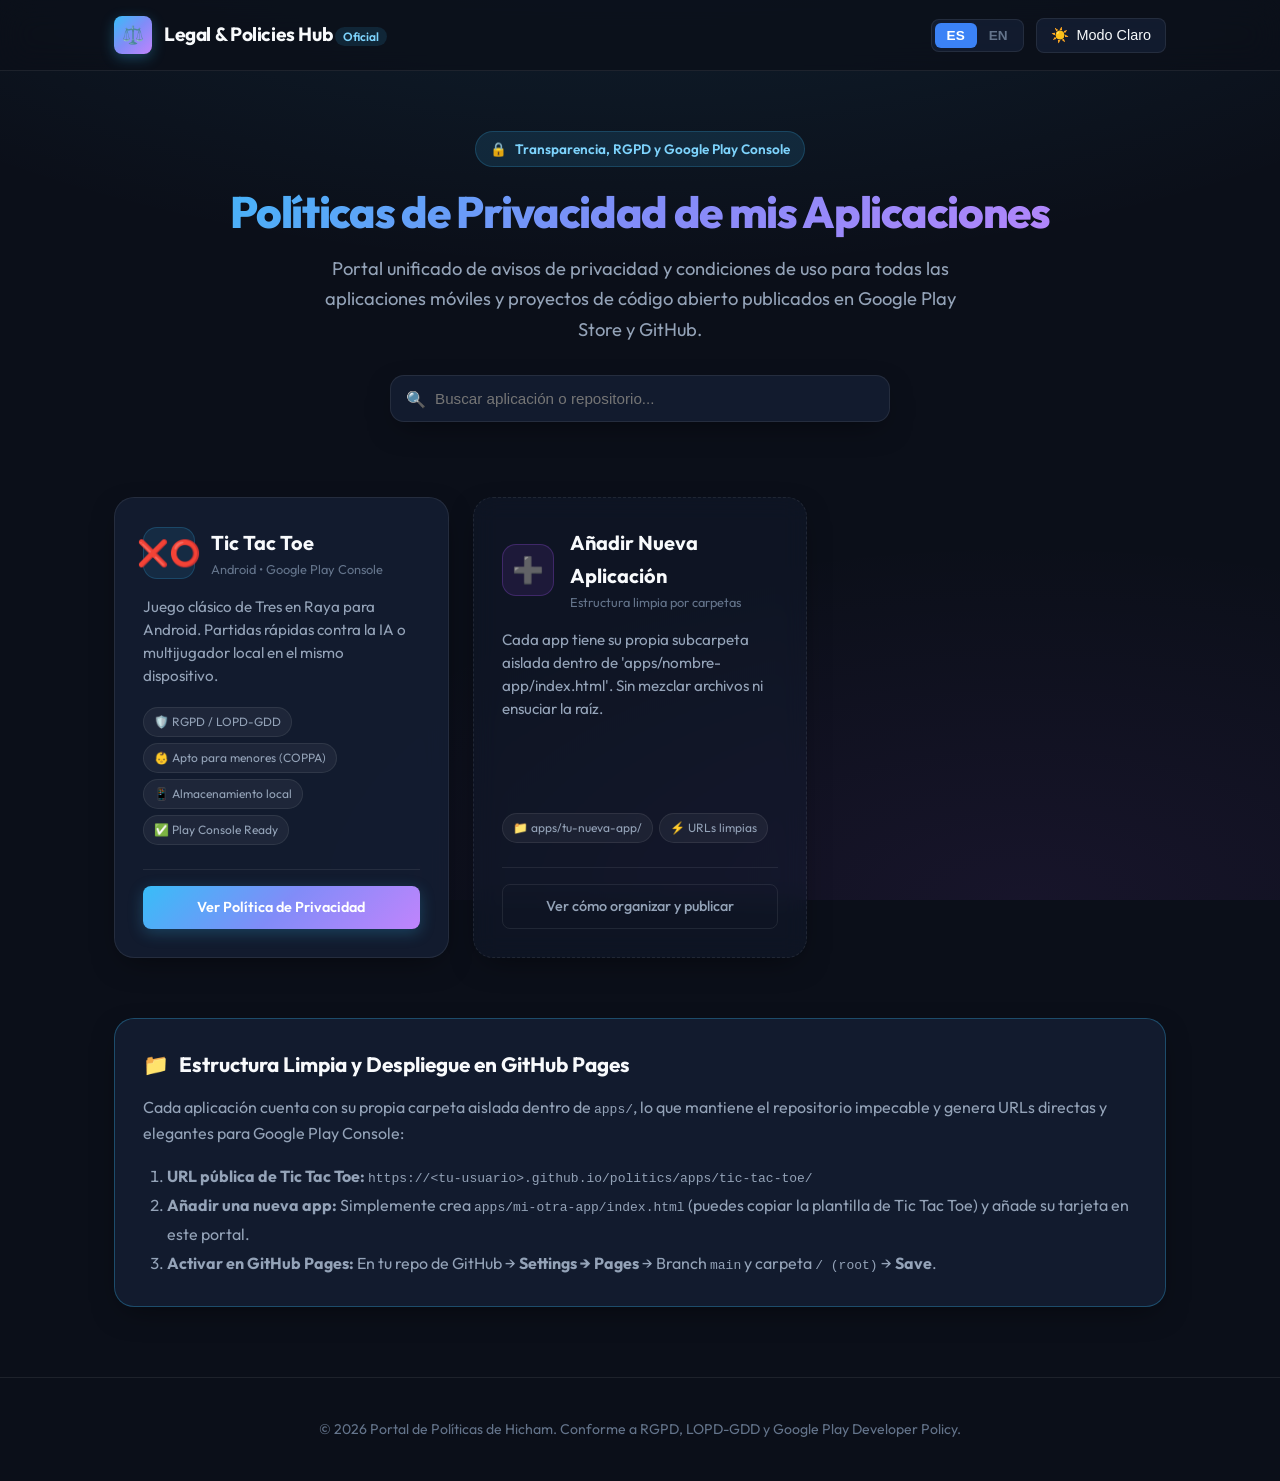
==== index.html @ a48955bd "feat: tic tac toe" ====
<!DOCTYPE html>
<html lang="es">
<head>
  <meta charset="UTF-8">
  <meta name="viewport" content="width=device-width, initial-scale=1.0">
  <title>Portal de Políticas de Privacidad | Hicham Apps</title>
  <meta name="description" content="Centro oficial de políticas de privacidad, términos de servicio y avisos legales para las aplicaciones y repositorios de Hicham. Conforme a RGPD y Google Play.">
  <link rel="preconnect" href="https://fonts.googleapis.com">
  <link rel="preconnect" href="https://fonts.gstatic.com" crossorigin>
  <link href="https://fonts.googleapis.com/css2?family=Outfit:wght@400;500;600;700;800&family=Inter:wght@400;500;600&display=swap" rel="stylesheet">
  <link rel="stylesheet" href="assets/css/styles.css">
</head>
<body>

  <!-- Navigation -->
  <header class="navbar">
    <div class="container nav-content">
      <a href="index.html" class="brand-link">
        <div class="brand-icon">⚖️</div>
        <div>
          <span class="brand-title">Legal & Policies Hub</span>
          <span class="brand-badge" data-lang-es="Oficial" data-lang-en="Official">Oficial</span>
        </div>
      </a>
      <div class="nav-actions">
        <div class="lang-selector">
          <button type="button" class="lang-btn active" data-lang="es" onclick="setLanguage('es')">ES</button>
          <button type="button" class="lang-btn" data-lang="en" onclick="setLanguage('en')">EN</button>
        </div>
        <button id="theme-toggle-btn" class="control-btn" onclick="toggleTheme()" aria-label="Cambiar tema">
          <span>☀️</span> Modo Claro
        </button>
      </div>
    </div>
  </header>

  <!-- Hero -->
  <main class="container">
    <section class="hero">
      <div class="hero-tag">
        <span>🔒</span>
        <span data-lang-es="Transparencia, RGPD y Google Play Console" data-lang-en="Transparency, GDPR & Google Play Console">Transparencia, RGPD y Google Play Console</span>
      </div>
      <h1 class="hero-title" data-lang-es="Políticas de Privacidad de mis Aplicaciones" data-lang-en="Privacy Policies for My Applications">
        Políticas de Privacidad de mis Aplicaciones
      </h1>
      <p class="hero-description" data-lang-es="Portal unificado de avisos de privacidad y condiciones de uso para todas las aplicaciones móviles y proyectos de código abierto publicados en Google Play Store y GitHub." data-lang-en="Unified hub for privacy notices and terms of use for all mobile applications and open source projects published on Google Play Store and GitHub.">
        Portal unificado de avisos de privacidad y condiciones de uso para todas las aplicaciones móviles y proyectos de código abierto publicados en Google Play Store y GitHub.
      </p>

      <!-- Search bar -->
      <div class="search-wrapper">
        <span class="search-icon">🔍</span>
        <input 
          type="text" 
          id="app-search-input" 
          class="search-input" 
          placeholder="Buscar aplicación o repositorio..." 
          data-lang-es="Buscar aplicación o repositorio..." 
          data-lang-en="Search application or repository..."
          aria-label="Buscar aplicación"
        >
      </div>
    </section>

    <!-- App Cards Grid -->
    <section>
      <div class="apps-grid" id="apps-container">

        <!-- Tic Tac Toe Card -->
        <article class="app-card">
          <div class="app-header">
            <div class="app-avatar">❌⭕</div>
            <div class="app-title-group">
              <h3>Tic Tac Toe</h3>
              <div class="app-meta">Android &bull; Google Play Console</div>
            </div>
          </div>
          <p class="app-desc" data-lang-es="Juego clásico de Tres en Raya para Android. Partidas rápidas contra la IA o multijugador local en el mismo dispositivo." data-lang-en="Classic Tic Tac Toe game for Android. Quick offline matches against AI or local two-player mode on the same device.">
            Juego clásico de Tres en Raya para Android. Partidas rápidas contra la IA o multijugador local en el mismo dispositivo.
          </p>
          <div class="app-tags">
            <span class="tag-badge">🛡️ RGPD / LOPD-GDD</span>
            <span class="tag-badge">👶 Apto para menores (COPPA)</span>
            <span class="tag-badge">📱 Almacenamiento local</span>
            <span class="tag-badge">✅ Play Console Ready</span>
          </div>
          <div class="app-footer">
            <a href="apps/tic-tac-toe/index.html" class="btn-primary" data-lang-es="Ver Política de Privacidad" data-lang-en="View Privacy Policy">
              Ver Política de Privacidad &rarr;
            </a>
          </div>
        </article>

        <!-- Template / Next App Card -->
        <article class="app-card" style="border-style: dashed; background: rgba(22, 33, 56, 0.35);">
          <div class="app-header">
            <div class="app-avatar" style="background: rgba(168, 85, 247, 0.1); border-color: rgba(168, 85, 247, 0.25);">➕</div>
            <div class="app-title-group">
              <h3 data-lang-es="Añadir Nueva Aplicación" data-lang-en="Add New Application">Añadir Nueva Aplicación</h3>
              <div class="app-meta" data-lang-es="Estructura limpia por carpetas" data-lang-en="Clean folder structure">Estructura limpia por carpetas</div>
            </div>
          </div>
          <p class="app-desc" data-lang-es="Cada app tiene su propia subcarpeta aislada dentro de 'apps/nombre-app/index.html'. Sin mezclar archivos ni ensuciar la raíz." data-lang-en="Each app has its own isolated subfolder in 'apps/app-name/index.html'. Clean root without mixed files.">
            Cada app tiene su propia subcarpeta aislada dentro de 'apps/nombre-app/index.html'. Sin mezclar archivos ni ensuciar la raíz.
          </p>
          <div class="app-tags">
            <span class="tag-badge">📁 apps/tu-nueva-app/</span>
            <span class="tag-badge">⚡ URLs limpias</span>
          </div>
          <div class="app-footer">
            <a href="#github-pages-guide" class="btn-secondary" style="width: 100%; text-align: center;" data-lang-es="Ver cómo organizar y publicar" data-lang-en="View guide">
              Ver cómo organizar y publicar
            </a>
          </div>
        </article>

      </div>

      <!-- No search results notification -->
      <div id="no-search-results" style="display: none; text-align: center; padding: 40px; color: var(--text-muted);">
        <p data-lang-es="No se encontraron aplicaciones con ese nombre." data-lang-en="No applications found matching your search.">No se encontraron aplicaciones con ese nombre.</p>
      </div>
    </section>

    <!-- Quick Guide for Google Play & Architecture -->
    <section id="github-pages-guide" style="margin-top: 20px; margin-bottom: 70px;">
      <div class="app-card" style="border-color: rgba(56, 189, 248, 0.3);">
        <h3 style="font-size: 1.3rem; margin-bottom: 12px; display: flex; align-items: center; gap: 10px;">
          📁 <span data-lang-es="Estructura Limpia y Despliegue en GitHub Pages" data-lang-en="Clean Structure & GitHub Pages Deployment">Estructura Limpia y Despliegue en GitHub Pages</span>
        </h3>
        <p style="color: var(--text-secondary); margin-bottom: 16px;" data-lang-es="Cada aplicación cuenta con su propia carpeta aislada dentro de <code>apps/</code>, lo que mantiene el repositorio impecable y genera URLs directas y elegantes para Google Play Console:" data-lang-en="Each app has its isolated folder in <code>apps/</code>, keeping the repository tidy and generating clean URLs for Play Console:">
          Cada aplicación cuenta con su propia carpeta aislada dentro de <code>apps/</code>, lo que mantiene el repositorio impecable y genera URLs directas y elegantes para Google Play Console:
        </p>
        <ol style="margin-left: 24px; color: var(--text-secondary); line-height: 1.8;">
          <li><strong data-lang-es="URL pública de Tic Tac Toe:" data-lang-en="Tic Tac Toe Public URL:">URL pública de Tic Tac Toe:</strong> <code>https://&lt;tu-usuario&gt;.github.io/politics/apps/tic-tac-toe/</code></li>
          <li><strong data-lang-es="Añadir una nueva app:" data-lang-en="Add a new app:">Añadir una nueva app:</strong> Simplemente crea <code>apps/mi-otra-app/index.html</code> (puedes copiar la plantilla de Tic Tac Toe) y añade su tarjeta en este portal.</li>
          <li><strong data-lang-es="Activar en GitHub Pages:" data-lang-en="Enable in GitHub Pages:">Activar en GitHub Pages:</strong> En tu repo de GitHub &rarr; <strong>Settings &rarr; Pages</strong> &rarr; Branch <code>main</code> y carpeta <code>/ (root)</code> &rarr; <strong>Save</strong>.</li>
        </ol>
      </div>
    </section>
  </main>

  <!-- Footer -->
  <footer>
    <div class="container footer-content">
      <p data-lang-es="&copy; 2026 Portal de Políticas de Hicham. Conforme a RGPD, LOPD-GDD y Google Play Developer Policy." data-lang-en="&copy; 2026 Hicham Policies Portal. GDPR, LOPD-GDD & Google Play Developer Policy Compliant.">
        &copy; 2026 Portal de Políticas de Hicham. Conforme a RGPD, LOPD-GDD y Google Play Developer Policy.
      </p>
    </div>
  </footer>

  <script src="assets/js/app.js"></script>
</body>
</html>
---- assets/css/styles.css ----
:root {
  --font-family: 'Outfit', 'Inter', -apple-system, BlinkMacSystemFont, 'Segoe UI', Roboto, sans-serif;
  
  /* Color Palette - Modern Dark default with vivid accents */
  --bg-primary: #0b0f19;
  --bg-secondary: #131b2e;
  --bg-card: rgba(22, 33, 56, 0.7);
  --bg-card-hover: rgba(30, 45, 77, 0.85);
  --border-color: rgba(255, 255, 255, 0.08);
  --border-hover: rgba(56, 189, 248, 0.3);
  
  --text-primary: #f8fafc;
  --text-secondary: #94a3b8;
  --text-muted: #64748b;
  
  --accent-cyan: #38bdf8;
  --accent-purple: #a855f7;
  --accent-blue: #3b82f6;
  --accent-emerald: #10b981;
  --accent-gradient: linear-gradient(135deg, #38bdf8 0%, #818cf8 50%, #c084fc 100%);
  
  --badge-bg: rgba(56, 189, 248, 0.12);
  --badge-text: #7dd3fc;
  
  --radius-sm: 8px;
  --radius-md: 14px;
  --radius-lg: 20px;
  --shadow-glow: 0 0 35px -5px rgba(56, 189, 248, 0.15);
  --shadow-card: 0 10px 30px -10px rgba(0, 0, 0, 0.5);
  
  --transition: all 0.25s cubic-bezier(0.4, 0, 0.2, 1);
}

[data-theme="light"] {
  --bg-primary: #f8fafc;
  --bg-secondary: #ffffff;
  --bg-card: rgba(255, 255, 255, 0.9);
  --bg-card-hover: #ffffff;
  --border-color: rgba(0, 0, 0, 0.08);
  --border-hover: rgba(37, 99, 235, 0.35);
  
  --text-primary: #0f172a;
  --text-secondary: #475569;
  --text-muted: #94a3b8;
  
  --badge-bg: rgba(37, 99, 235, 0.1);
  --badge-text: #2563eb;
  --shadow-glow: 0 0 35px -5px rgba(37, 99, 235, 0.12);
  --shadow-card: 0 10px 25px -10px rgba(0, 0, 0, 0.08);
}

* {
  box-sizing: border-box;
  margin: 0;
  padding: 0;
}

body {
  font-family: var(--font-family);
  background-color: var(--bg-primary);
  color: var(--text-primary);
  min-height: 100vh;
  line-height: 1.65;
  -webkit-font-smoothing: antialiased;
  background-image: 
    radial-gradient(ellipse 80% 50% at 50% -20%, rgba(56, 189, 248, 0.12), transparent),
    radial-gradient(ellipse 60% 40% at 80% 100%, rgba(168, 85, 247, 0.08), transparent);
  background-attachment: fixed;
}

a {
  color: var(--accent-cyan);
  text-decoration: none;
  transition: var(--transition);
}

a:hover {
  text-decoration: underline;
}

/* Container */
.container {
  max-width: 1100px;
  margin: 0 auto;
  padding: 0 24px;
}

/* Header & Navigation */
.navbar {
  position: sticky;
  top: 0;
  z-index: 100;
  backdrop-filter: blur(16px);
  -webkit-backdrop-filter: blur(16px);
  background: rgba(11, 15, 25, 0.75);
  border-bottom: 1px solid var(--border-color);
  padding: 16px 0;
}

[data-theme="light"] .navbar {
  background: rgba(248, 250, 252, 0.85);
}

.nav-content {
  display: flex;
  align-items: center;
  justify-content: space-between;
}

.brand-link {
  display: flex;
  align-items: center;
  gap: 12px;
  text-decoration: none;
  color: var(--text-primary);
}

.brand-icon {
  width: 38px;
  height: 38px;
  background: var(--accent-gradient);
  border-radius: var(--radius-sm);
  display: flex;
  align-items: center;
  justify-content: center;
  color: #fff;
  font-weight: 700;
  font-size: 1.1rem;
  box-shadow: 0 4px 14px rgba(56, 189, 248, 0.3);
}

.brand-title {
  font-size: 1.2rem;
  font-weight: 700;
  letter-spacing: -0.02em;
}

.brand-badge {
  font-size: 0.75rem;
  padding: 2px 8px;
  border-radius: 9999px;
  background: var(--badge-bg);
  color: var(--badge-text);
  font-weight: 600;
}

.nav-actions {
  display: flex;
  align-items: center;
  gap: 12px;
}

/* Buttons & Controls */
.control-btn {
  background: var(--bg-card);
  border: 1px solid var(--border-color);
  color: var(--text-primary);
  padding: 8px 14px;
  border-radius: var(--radius-sm);
  cursor: pointer;
  font-size: 0.9rem;
  font-weight: 500;
  display: inline-flex;
  align-items: center;
  gap: 8px;
  transition: var(--transition);
}

.control-btn:hover {
  background: var(--bg-card-hover);
  border-color: var(--border-hover);
  transform: translateY(-1px);
}

.lang-selector {
  display: flex;
  background: var(--bg-card);
  border: 1px solid var(--border-color);
  border-radius: var(--radius-sm);
  padding: 3px;
}

.lang-btn {
  background: transparent;
  border: none;
  color: var(--text-muted);
  padding: 5px 12px;
  font-size: 0.85rem;
  font-weight: 600;
  border-radius: 6px;
  cursor: pointer;
  transition: var(--transition);
}

.lang-btn.active {
  background: var(--accent-blue);
  color: #fff;
}

/* Hero Section */
.hero {
  padding: 60px 0 35px;
  text-align: center;
}

.hero-tag {
  display: inline-flex;
  align-items: center;
  gap: 8px;
  padding: 6px 14px;
  background: var(--badge-bg);
  color: var(--badge-text);
  border-radius: 9999px;
  font-size: 0.85rem;
  font-weight: 600;
  margin-bottom: 20px;
  border: 1px solid rgba(56, 189, 248, 0.2);
}

.hero-title {
  font-size: 2.75rem;
  font-weight: 800;
  letter-spacing: -0.03em;
  line-height: 1.15;
  margin-bottom: 16px;
  background: var(--accent-gradient);
  -webkit-background-clip: text;
  -webkit-text-fill-color: transparent;
}

.hero-description {
  font-size: 1.15rem;
  color: var(--text-secondary);
  max-width: 650px;
  margin: 0 auto 30px;
}

/* Search and Filters */
.search-wrapper {
  max-width: 500px;
  margin: 0 auto 40px;
  position: relative;
}

.search-input {
  width: 100%;
  padding: 14px 20px 14px 44px;
  background: var(--bg-card);
  border: 1px solid var(--border-color);
  border-radius: var(--radius-md);
  color: var(--text-primary);
  font-size: 0.95rem;
  outline: none;
  transition: var(--transition);
  box-shadow: var(--shadow-card);
}

.search-input:focus {
  border-color: var(--accent-cyan);
  box-shadow: 0 0 0 3px rgba(56, 189, 248, 0.2);
}

.search-icon {
  position: absolute;
  left: 16px;
  top: 50%;
  transform: translateY(-50%);
  color: var(--text-muted);
}

/* Cards Grid */
.apps-grid {
  display: grid;
  grid-template-columns: repeat(auto-fill, minmax(320px, 1fr));
  gap: 24px;
  margin-bottom: 60px;
}

.app-card {
  background: var(--bg-card);
  backdrop-filter: blur(12px);
  border: 1px solid var(--border-color);
  border-radius: var(--radius-lg);
  padding: 28px;
  display: flex;
  flex-direction: column;
  transition: var(--transition);
  position: relative;
  overflow: hidden;
  box-shadow: var(--shadow-card);
}

.app-card::before {
  content: '';
  position: absolute;
  top: 0;
  left: 0;
  right: 0;
  height: 4px;
  background: var(--accent-gradient);
  opacity: 0;
  transition: var(--transition);
}

.app-card:hover {
  transform: translateY(-4px);
  border-color: var(--border-hover);
  box-shadow: var(--shadow-glow);
}

.app-card:hover::before {
  opacity: 1;
}

.app-header {
  display: flex;
  align-items: center;
  gap: 16px;
  margin-bottom: 16px;
}

.app-avatar {
  width: 52px;
  height: 52px;
  border-radius: 14px;
  display: flex;
  align-items: center;
  justify-content: center;
  font-size: 1.6rem;
  background: rgba(56, 189, 248, 0.1);
  border: 1px solid rgba(56, 189, 248, 0.2);
  flex-shrink: 0;
}

.app-title-group h3 {
  font-size: 1.25rem;
  font-weight: 700;
  color: var(--text-primary);
}

.app-meta {
  font-size: 0.8rem;
  color: var(--text-muted);
}

.app-desc {
  font-size: 0.95rem;
  color: var(--text-secondary);
  line-height: 1.5;
  margin-bottom: 20px;
  flex-grow: 1;
}

.app-tags {
  display: flex;
  flex-wrap: wrap;
  gap: 6px;
  margin-bottom: 24px;
}

.tag-badge {
  font-size: 0.75rem;
  padding: 4px 10px;
  border-radius: 9999px;
  background: rgba(255, 255, 255, 0.05);
  color: var(--text-secondary);
  border: 1px solid var(--border-color);
}

.app-footer {
  display: flex;
  gap: 10px;
  padding-top: 16px;
  border-top: 1px solid var(--border-color);
}

.btn-primary {
  flex: 1;
  display: inline-flex;
  align-items: center;
  justify-content: center;
  gap: 8px;
  padding: 10px 16px;
  background: var(--accent-gradient);
  color: #fff;
  font-weight: 600;
  font-size: 0.9rem;
  border-radius: var(--radius-sm);
  text-decoration: none;
  box-shadow: 0 4px 15px rgba(56, 189, 248, 0.25);
  transition: var(--transition);
  border: none;
  cursor: pointer;
}

.btn-primary:hover {
  opacity: 0.92;
  transform: translateY(-1px);
  text-decoration: none;
}

.btn-secondary {
  display: inline-flex;
  align-items: center;
  justify-content: center;
  padding: 10px 14px;
  background: transparent;
  border: 1px solid var(--border-color);
  color: var(--text-secondary);
  border-radius: var(--radius-sm);
  font-size: 0.9rem;
  font-weight: 500;
  text-decoration: none;
  transition: var(--transition);
}

.btn-secondary:hover {
  background: var(--bg-card-hover);
  color: var(--text-primary);
  border-color: var(--border-hover);
  text-decoration: none;
}

/* Policy Document View */
.policy-header {
  padding: 40px 0 30px;
  border-bottom: 1px solid var(--border-color);
  margin-bottom: 40px;
}

.policy-breadcrumb {
  display: flex;
  align-items: center;
  gap: 8px;
  font-size: 0.88rem;
  color: var(--text-muted);
  margin-bottom: 16px;
}

.policy-badge-row {
  display: flex;
  align-items: center;
  gap: 12px;
  flex-wrap: wrap;
  margin-bottom: 14px;
}

.status-badge {
  display: inline-flex;
  align-items: center;
  gap: 6px;
  padding: 4px 10px;
  border-radius: 9999px;
  font-size: 0.75rem;
  font-weight: 600;
  background: rgba(16, 185, 129, 0.15);
  color: #34d399;
  border: 1px solid rgba(16, 185, 129, 0.3);
}

.policy-title {
  font-size: 2.4rem;
  font-weight: 800;
  letter-spacing: -0.02em;
  margin-bottom: 12px;
}

.policy-meta-info {
  display: flex;
  align-items: center;
  gap: 20px;
  color: var(--text-secondary);
  font-size: 0.9rem;
  flex-wrap: wrap;
}

.policy-layout {
  display: grid;
  grid-template-columns: 280px 1fr;
  gap: 40px;
  margin-bottom: 80px;
}

.policy-sidebar {
  position: sticky;
  top: 90px;
  align-self: start;
  background: var(--bg-card);
  border: 1px solid var(--border-color);
  border-radius: var(--radius-md);
  padding: 20px;
  max-height: calc(100vh - 120px);
  overflow-y: auto;
}

.toc-title {
  font-size: 0.85rem;
  font-weight: 700;
  text-transform: uppercase;
  letter-spacing: 0.05em;
  color: var(--text-muted);
  margin-bottom: 14px;
}

.toc-nav {
  list-style: none;
  display: flex;
  flex-direction: column;
  gap: 8px;
}

.toc-link {
  font-size: 0.9rem;
  color: var(--text-secondary);
  text-decoration: none;
  display: block;
  padding: 6px 10px;
  border-radius: 6px;
  border-left: 2px solid transparent;
  transition: var(--transition);
}

.toc-link:hover,
.toc-link.active {
  color: var(--accent-cyan);
  background: rgba(56, 189, 248, 0.08);
  border-left-color: var(--accent-cyan);
}

/* Policy Content */
.policy-content {
  background: var(--bg-card);
  border: 1px solid var(--border-color);
  border-radius: var(--radius-lg);
  padding: 40px;
  box-shadow: var(--shadow-card);
}

.policy-section {
  margin-bottom: 36px;
  scroll-margin-top: 100px;
}

.policy-section:last-child {
  margin-bottom: 0;
}

.policy-section h2 {
  font-size: 1.5rem;
  font-weight: 700;
  margin-bottom: 14px;
  color: var(--text-primary);
  display: flex;
  align-items: center;
  gap: 10px;
}

.policy-section h3 {
  font-size: 1.15rem;
  font-weight: 600;
  margin: 18px 0 8px;
  color: var(--accent-cyan);
}

.policy-section p {
  color: var(--text-secondary);
  margin-bottom: 14px;
  font-size: 1rem;
}

.policy-section ul,
.policy-section ol {
  margin-left: 24px;
  margin-bottom: 16px;
  color: var(--text-secondary);
}

.policy-section li {
  margin-bottom: 8px;
}

.info-box {
  background: rgba(56, 189, 248, 0.08);
  border: 1px solid rgba(56, 189, 248, 0.25);
  border-radius: var(--radius-md);
  padding: 16px 20px;
  margin: 20px 0;
  display: flex;
  gap: 14px;
  align-items: flex-start;
}

.info-box.alert-success {
  background: rgba(16, 185, 129, 0.08);
  border-color: rgba(16, 185, 129, 0.25);
}

.info-box-icon {
  font-size: 1.4rem;
  flex-shrink: 0;
}

.info-box-content {
  font-size: 0.95rem;
  color: var(--text-primary);
}

/* Copy URL bar for Google Play Console */
.google-play-banner {
  background: linear-gradient(135deg, rgba(59, 130, 246, 0.12), rgba(168, 85, 247, 0.12));
  border: 1px solid rgba(56, 189, 248, 0.3);
  border-radius: var(--radius-md);
  padding: 18px 22px;
  margin-bottom: 30px;
  display: flex;
  align-items: center;
  justify-content: space-between;
  gap: 20px;
  flex-wrap: wrap;
}

.banner-text h4 {
  font-size: 1rem;
  font-weight: 700;
  margin-bottom: 4px;
  color: var(--text-primary);
}

.banner-text p {
  font-size: 0.85rem;
  color: var(--text-secondary);
}

.url-box {
  display: flex;
  align-items: center;
  background: var(--bg-primary);
  border: 1px solid var(--border-color);
  border-radius: var(--radius-sm);
  padding: 4px 6px 4px 12px;
  gap: 10px;
  max-width: 100%;
}

.url-box code {
  font-family: monospace;
  font-size: 0.85rem;
  color: var(--accent-cyan);
  user-select: all;
  white-space: nowrap;
  overflow: hidden;
  text-overflow: ellipsis;
  max-width: 320px;
}

/* Footer */
footer {
  border-top: 1px solid var(--border-color);
  padding: 40px 0;
  text-align: center;
  color: var(--text-muted);
  font-size: 0.88rem;
}

.footer-content {
  display: flex;
  flex-direction: column;
  align-items: center;
  gap: 14px;
}

/* Toast */
.toast {
  position: fixed;
  bottom: 30px;
  right: 30px;
  background: #10b981;
  color: #fff;
  padding: 12px 20px;
  border-radius: var(--radius-sm);
  font-weight: 600;
  font-size: 0.9rem;
  box-shadow: 0 10px 25px rgba(0,0,0,0.3);
  transform: translateY(100px);
  opacity: 0;
  transition: all 0.3s cubic-bezier(0.4, 0, 0.2, 1);
  z-index: 999;
}

.toast.show {
  transform: translateY(0);
  opacity: 1;
}

/* Print styles */
@media print {
  .navbar, .policy-sidebar, .google-play-banner, .footer-content, .control-btn, .lang-selector {
    display: none !important;
  }
  body {
    background: #fff;
    color: #000;
  }
  .policy-layout {
    grid-template-columns: 1fr;
  }
  .policy-content {
    border: none;
    padding: 0;
    box-shadow: none;
  }
}

/* Responsive */
@media (max-width: 868px) {
  .policy-layout {
    grid-template-columns: 1fr;
  }
  .policy-sidebar {
    display: none;
  }
  .hero-title {
    font-size: 2.1rem;
  }
}
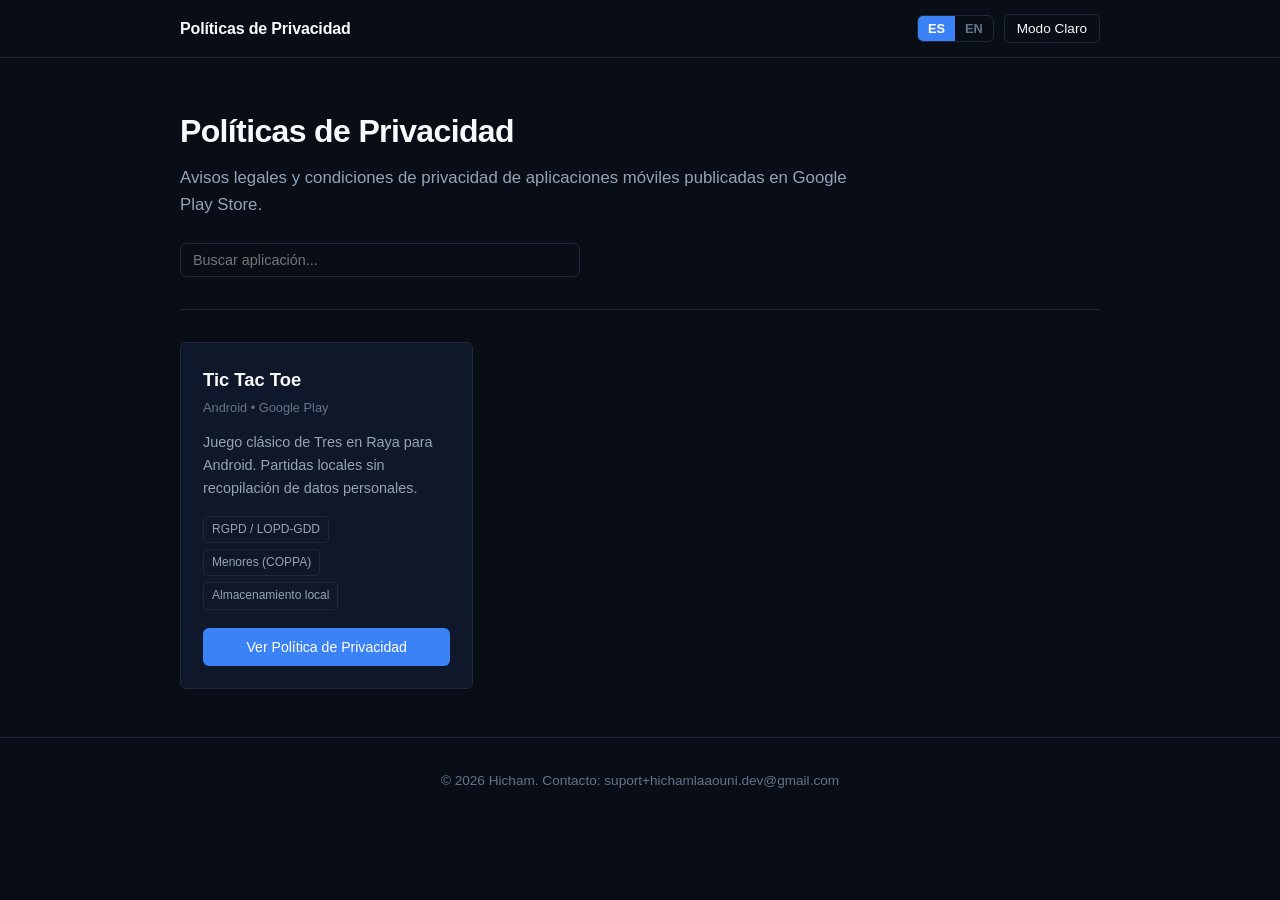
==== commit 721383ac: "feat: mejora visual" ====
--- a/index.html
+++ b/index.html
@@ -3,11 +3,8 @@
 <head>
   <meta charset="UTF-8">
   <meta name="viewport" content="width=device-width, initial-scale=1.0">
-  <title>Portal de Políticas de Privacidad | Hicham Apps</title>
-  <meta name="description" content="Centro oficial de políticas de privacidad, términos de servicio y avisos legales para las aplicaciones y repositorios de Hicham. Conforme a RGPD y Google Play.">
-  <link rel="preconnect" href="https://fonts.googleapis.com">
-  <link rel="preconnect" href="https://fonts.gstatic.com" crossorigin>
-  <link href="https://fonts.googleapis.com/css2?family=Outfit:wght@400;500;600;700;800&family=Inter:wght@400;500;600&display=swap" rel="stylesheet">
+  <title>Políticas de Privacidad | Hicham</title>
+  <meta name="description" content="Centro de políticas de privacidad y avisos legales para aplicaciones móviles y proyectos de Hicham.">
   <link rel="stylesheet" href="assets/css/styles.css">
 </head>
 <body>
@@ -16,11 +13,7 @@
   <header class="navbar">
     <div class="container nav-content">
       <a href="index.html" class="brand-link">
-        <div class="brand-icon">⚖️</div>
-        <div>
-          <span class="brand-title">Legal & Policies Hub</span>
-          <span class="brand-badge" data-lang-es="Oficial" data-lang-en="Official">Oficial</span>
-        </div>
+        Políticas de Privacidad
       </a>
       <div class="nav-actions">
         <div class="lang-selector">
@@ -28,7 +21,7 @@
           <button type="button" class="lang-btn" data-lang="en" onclick="setLanguage('en')">EN</button>
         </div>
         <button id="theme-toggle-btn" class="control-btn" onclick="toggleTheme()" aria-label="Cambiar tema">
-          <span>☀️</span> Modo Claro
+          Modo Claro
         </button>
       </div>
     </div>
@@ -37,27 +30,21 @@
   <!-- Hero -->
   <main class="container">
     <section class="hero">
-      <div class="hero-tag">
-        <span>🔒</span>
-        <span data-lang-es="Transparencia, RGPD y Google Play Console" data-lang-en="Transparency, GDPR & Google Play Console">Transparencia, RGPD y Google Play Console</span>
-      </div>
-      <h1 class="hero-title" data-lang-es="Políticas de Privacidad de mis Aplicaciones" data-lang-en="Privacy Policies for My Applications">
-        Políticas de Privacidad de mis Aplicaciones
+      <h1 class="hero-title" data-lang-es="Políticas de Privacidad" data-lang-en="Privacy Policies">
+        Políticas de Privacidad
       </h1>
-      <p class="hero-description" data-lang-es="Portal unificado de avisos de privacidad y condiciones de uso para todas las aplicaciones móviles y proyectos de código abierto publicados en Google Play Store y GitHub." data-lang-en="Unified hub for privacy notices and terms of use for all mobile applications and open source projects published on Google Play Store and GitHub.">
-        Portal unificado de avisos de privacidad y condiciones de uso para todas las aplicaciones móviles y proyectos de código abierto publicados en Google Play Store y GitHub.
+      <p class="hero-description" data-lang-es="Avisos legales y condiciones de privacidad de aplicaciones móviles publicadas en Google Play Store." data-lang-en="Legal notices and privacy conditions for mobile applications published on Google Play Store.">
+        Avisos legales y condiciones de privacidad de aplicaciones móviles publicadas en Google Play Store.
       </p>
 
-      <!-- Search bar -->
       <div class="search-wrapper">
-        <span class="search-icon">🔍</span>
         <input 
           type="text" 
           id="app-search-input" 
           class="search-input" 
-          placeholder="Buscar aplicación o repositorio..." 
-          data-lang-es="Buscar aplicación o repositorio..." 
-          data-lang-en="Search application or repository..."
+          placeholder="Buscar aplicación..." 
+          data-lang-es="Buscar aplicación..." 
+          data-lang-en="Search application..."
           aria-label="Buscar aplicación"
         >
       </div>
@@ -70,82 +57,38 @@
         <!-- Tic Tac Toe Card -->
         <article class="app-card">
           <div class="app-header">
-            <div class="app-avatar">❌⭕</div>
-            <div class="app-title-group">
-              <h3>Tic Tac Toe</h3>
-              <div class="app-meta">Android &bull; Google Play Console</div>
-            </div>
+            <h2 class="app-title">Tic Tac Toe</h2>
+            <div class="app-meta">Android &bull; Google Play</div>
           </div>
-          <p class="app-desc" data-lang-es="Juego clásico de Tres en Raya para Android. Partidas rápidas contra la IA o multijugador local en el mismo dispositivo." data-lang-en="Classic Tic Tac Toe game for Android. Quick offline matches against AI or local two-player mode on the same device.">
-            Juego clásico de Tres en Raya para Android. Partidas rápidas contra la IA o multijugador local en el mismo dispositivo.
+          <p class="app-desc" data-lang-es="Juego clásico de Tres en Raya para Android. Partidas locales sin recopilación de datos personales." data-lang-en="Classic Tic Tac Toe game for Android. Local matches with no personal data collection.">
+            Juego clásico de Tres en Raya para Android. Partidas locales sin recopilación de datos personales.
           </p>
           <div class="app-tags">
-            <span class="tag-badge">🛡️ RGPD / LOPD-GDD</span>
-            <span class="tag-badge">👶 Apto para menores (COPPA)</span>
-            <span class="tag-badge">📱 Almacenamiento local</span>
-            <span class="tag-badge">✅ Play Console Ready</span>
+            <span class="tag-badge">RGPD / LOPD-GDD</span>
+            <span class="tag-badge" data-lang-es="Menores (COPPA)" data-lang-en="COPPA Compliant">Menores (COPPA)</span>
+            <span class="tag-badge" data-lang-es="Almacenamiento local" data-lang-en="Local Storage">Almacenamiento local</span>
           </div>
-          <div class="app-footer">
-            <a href="apps/tic-tac-toe/index.html" class="btn-primary" data-lang-es="Ver Política de Privacidad" data-lang-en="View Privacy Policy">
-              Ver Política de Privacidad &rarr;
-            </a>
-          </div>
+          <a href="apps/tic-tac-toe/index.html" class="btn-primary" data-lang-es="Ver Política de Privacidad" data-lang-en="View Privacy Policy">
+            Ver Política de Privacidad
+          </a>
         </article>
 
         <!-- Template / Next App Card -->
-        <article class="app-card" style="border-style: dashed; background: rgba(22, 33, 56, 0.35);">
-          <div class="app-header">
-            <div class="app-avatar" style="background: rgba(168, 85, 247, 0.1); border-color: rgba(168, 85, 247, 0.25);">➕</div>
-            <div class="app-title-group">
-              <h3 data-lang-es="Añadir Nueva Aplicación" data-lang-en="Add New Application">Añadir Nueva Aplicación</h3>
-              <div class="app-meta" data-lang-es="Estructura limpia por carpetas" data-lang-en="Clean folder structure">Estructura limpia por carpetas</div>
-            </div>
-          </div>
-          <p class="app-desc" data-lang-es="Cada app tiene su propia subcarpeta aislada dentro de 'apps/nombre-app/index.html'. Sin mezclar archivos ni ensuciar la raíz." data-lang-en="Each app has its own isolated subfolder in 'apps/app-name/index.html'. Clean root without mixed files.">
-            Cada app tiene su propia subcarpeta aislada dentro de 'apps/nombre-app/index.html'. Sin mezclar archivos ni ensuciar la raíz.
-          </p>
-          <div class="app-tags">
-            <span class="tag-badge">📁 apps/tu-nueva-app/</span>
-            <span class="tag-badge">⚡ URLs limpias</span>
-          </div>
-          <div class="app-footer">
-            <a href="#github-pages-guide" class="btn-secondary" style="width: 100%; text-align: center;" data-lang-es="Ver cómo organizar y publicar" data-lang-en="View guide">
-              Ver cómo organizar y publicar
-            </a>
-          </div>
-        </article>
+        <!-- Template / Next App Card -->
 
       </div>
 
-      <!-- No search results notification -->
-      <div id="no-search-results" style="display: none; text-align: center; padding: 40px; color: var(--text-muted);">
-        <p data-lang-es="No se encontraron aplicaciones con ese nombre." data-lang-en="No applications found matching your search.">No se encontraron aplicaciones con ese nombre.</p>
-      </div>
-    </section>
-
-    <!-- Quick Guide for Google Play & Architecture -->
-    <section id="github-pages-guide" style="margin-top: 20px; margin-bottom: 70px;">
-      <div class="app-card" style="border-color: rgba(56, 189, 248, 0.3);">
-        <h3 style="font-size: 1.3rem; margin-bottom: 12px; display: flex; align-items: center; gap: 10px;">
-          📁 <span data-lang-es="Estructura Limpia y Despliegue en GitHub Pages" data-lang-en="Clean Structure & GitHub Pages Deployment">Estructura Limpia y Despliegue en GitHub Pages</span>
-        </h3>
-        <p style="color: var(--text-secondary); margin-bottom: 16px;" data-lang-es="Cada aplicación cuenta con su propia carpeta aislada dentro de <code>apps/</code>, lo que mantiene el repositorio impecable y genera URLs directas y elegantes para Google Play Console:" data-lang-en="Each app has its isolated folder in <code>apps/</code>, keeping the repository tidy and generating clean URLs for Play Console:">
-          Cada aplicación cuenta con su propia carpeta aislada dentro de <code>apps/</code>, lo que mantiene el repositorio impecable y genera URLs directas y elegantes para Google Play Console:
-        </p>
-        <ol style="margin-left: 24px; color: var(--text-secondary); line-height: 1.8;">
-          <li><strong data-lang-es="URL pública de Tic Tac Toe:" data-lang-en="Tic Tac Toe Public URL:">URL pública de Tic Tac Toe:</strong> <code>https://&lt;tu-usuario&gt;.github.io/politics/apps/tic-tac-toe/</code></li>
-          <li><strong data-lang-es="Añadir una nueva app:" data-lang-en="Add a new app:">Añadir una nueva app:</strong> Simplemente crea <code>apps/mi-otra-app/index.html</code> (puedes copiar la plantilla de Tic Tac Toe) y añade su tarjeta en este portal.</li>
-          <li><strong data-lang-es="Activar en GitHub Pages:" data-lang-en="Enable in GitHub Pages:">Activar en GitHub Pages:</strong> En tu repo de GitHub &rarr; <strong>Settings &rarr; Pages</strong> &rarr; Branch <code>main</code> y carpeta <code>/ (root)</code> &rarr; <strong>Save</strong>.</li>
-        </ol>
+      <div id="no-search-results" style="display: none; padding: 24px 0; color: var(--text-muted);">
+        <p data-lang-es="No se encontraron aplicaciones con ese nombre." data-lang-en="No applications found.">No se encontraron aplicaciones con ese nombre.</p>
       </div>
     </section>
   </main>
 
   <!-- Footer -->
   <footer>
-    <div class="container footer-content">
-      <p data-lang-es="&copy; 2026 Portal de Políticas de Hicham. Conforme a RGPD, LOPD-GDD y Google Play Developer Policy." data-lang-en="&copy; 2026 Hicham Policies Portal. GDPR, LOPD-GDD & Google Play Developer Policy Compliant.">
-        &copy; 2026 Portal de Políticas de Hicham. Conforme a RGPD, LOPD-GDD y Google Play Developer Policy.
+    <div class="container">
+      <p data-lang-es="&copy; 2026 Hicham. Contacto: suport+hichamlaaouni.dev@gmail.com" data-lang-en="&copy; 2026 Hicham. Contact: suport+hichamlaaouni.dev@gmail.com">
+        &copy; 2026 Hicham &bull; Contacto: <a href="mailto:suport+hichamlaaouni.dev@gmail.com">suport+hichamlaaouni.dev@gmail.com</a>
       </p>
     </div>
   </footer>
--- a/assets/css/styles.css
+++ b/assets/css/styles.css
@@ -1,52 +1,37 @@
 :root {
-  --font-family: 'Outfit', 'Inter', -apple-system, BlinkMacSystemFont, 'Segoe UI', Roboto, sans-serif;
+  --font-family: -apple-system, BlinkMacSystemFont, "Segoe UI", Roboto, Helvetica, Arial, sans-serif;
   
-  /* Color Palette - Modern Dark default with vivid accents */
-  --bg-primary: #0b0f19;
-  --bg-secondary: #131b2e;
-  --bg-card: rgba(22, 33, 56, 0.7);
-  --bg-card-hover: rgba(30, 45, 77, 0.85);
-  --border-color: rgba(255, 255, 255, 0.08);
-  --border-hover: rgba(56, 189, 248, 0.3);
+  /* Minimal neutral palette */
+  --bg-primary: #ffffff;
+  --bg-secondary: #f8fafc;
+  --bg-card: #ffffff;
+  --border-color: #e2e8f0;
+  --border-subtle: #f1f5f9;
+  
+  --text-primary: #0f172a;
+  --text-secondary: #475569;
+  --text-muted: #64748b;
+  
+  --accent: #2563eb;
+  --accent-hover: #1d4ed8;
+  
+  --radius: 6px;
+  --transition: 0.15s ease-in-out;
+}
+
+[data-theme="dark"] {
+  --bg-primary: #090d16;
+  --bg-secondary: #0f172a;
+  --bg-card: #0f172a;
+  --border-color: #1e293b;
+  --border-subtle: #141e33;
   
   --text-primary: #f8fafc;
   --text-secondary: #94a3b8;
   --text-muted: #64748b;
   
-  --accent-cyan: #38bdf8;
-  --accent-purple: #a855f7;
-  --accent-blue: #3b82f6;
-  --accent-emerald: #10b981;
-  --accent-gradient: linear-gradient(135deg, #38bdf8 0%, #818cf8 50%, #c084fc 100%);
-  
-  --badge-bg: rgba(56, 189, 248, 0.12);
-  --badge-text: #7dd3fc;
-  
-  --radius-sm: 8px;
-  --radius-md: 14px;
-  --radius-lg: 20px;
-  --shadow-glow: 0 0 35px -5px rgba(56, 189, 248, 0.15);
-  --shadow-card: 0 10px 30px -10px rgba(0, 0, 0, 0.5);
-  
-  --transition: all 0.25s cubic-bezier(0.4, 0, 0.2, 1);
-}
-
-[data-theme="light"] {
-  --bg-primary: #f8fafc;
-  --bg-secondary: #ffffff;
-  --bg-card: rgba(255, 255, 255, 0.9);
-  --bg-card-hover: #ffffff;
-  --border-color: rgba(0, 0, 0, 0.08);
-  --border-hover: rgba(37, 99, 235, 0.35);
-  
-  --text-primary: #0f172a;
-  --text-secondary: #475569;
-  --text-muted: #94a3b8;
-  
-  --badge-bg: rgba(37, 99, 235, 0.1);
-  --badge-text: #2563eb;
-  --shadow-glow: 0 0 35px -5px rgba(37, 99, 235, 0.12);
-  --shadow-card: 0 10px 25px -10px rgba(0, 0, 0, 0.08);
+  --accent: #3b82f6;
+  --accent-hover: #60a5fa;
 }
 
 * {
@@ -59,46 +44,31 @@
   font-family: var(--font-family);
   background-color: var(--bg-primary);
   color: var(--text-primary);
-  min-height: 100vh;
-  line-height: 1.65;
+  line-height: 1.6;
+  font-size: 15px;
   -webkit-font-smoothing: antialiased;
-  background-image: 
-    radial-gradient(ellipse 80% 50% at 50% -20%, rgba(56, 189, 248, 0.12), transparent),
-    radial-gradient(ellipse 60% 40% at 80% 100%, rgba(168, 85, 247, 0.08), transparent);
-  background-attachment: fixed;
 }
 
 a {
-  color: var(--accent-cyan);
+  color: var(--accent);
   text-decoration: none;
-  transition: var(--transition);
 }
 
 a:hover {
   text-decoration: underline;
 }
 
-/* Container */
 .container {
-  max-width: 1100px;
+  max-width: 960px;
   margin: 0 auto;
-  padding: 0 24px;
-}
-
-/* Header & Navigation */
+  padding: 0 20px;
+}
+
+/* Navbar */
 .navbar {
-  position: sticky;
-  top: 0;
-  z-index: 100;
-  backdrop-filter: blur(16px);
-  -webkit-backdrop-filter: blur(16px);
-  background: rgba(11, 15, 25, 0.75);
   border-bottom: 1px solid var(--border-color);
-  padding: 16px 0;
-}
-
-[data-theme="light"] .navbar {
-  background: rgba(248, 250, 252, 0.85);
+  background: var(--bg-primary);
+  padding: 14px 0;
 }
 
 .nav-content {
@@ -108,593 +78,411 @@
 }
 
 .brand-link {
+  font-size: 1rem;
+  font-weight: 600;
+  color: var(--text-primary);
+  letter-spacing: -0.01em;
+}
+
+.brand-link:hover {
+  text-decoration: none;
+}
+
+.nav-actions {
   display: flex;
   align-items: center;
-  gap: 12px;
-  text-decoration: none;
-  color: var(--text-primary);
-}
-
-.brand-icon {
-  width: 38px;
-  height: 38px;
-  background: var(--accent-gradient);
-  border-radius: var(--radius-sm);
-  display: flex;
-  align-items: center;
-  justify-content: center;
-  color: #fff;
-  font-weight: 700;
-  font-size: 1.1rem;
-  box-shadow: 0 4px 14px rgba(56, 189, 248, 0.3);
-}
-
-.brand-title {
-  font-size: 1.2rem;
-  font-weight: 700;
-  letter-spacing: -0.02em;
-}
-
-.brand-badge {
-  font-size: 0.75rem;
-  padding: 2px 8px;
-  border-radius: 9999px;
-  background: var(--badge-bg);
-  color: var(--badge-text);
-  font-weight: 600;
-}
-
-.nav-actions {
-  display: flex;
-  align-items: center;
-  gap: 12px;
-}
-
-/* Buttons & Controls */
+  gap: 10px;
+}
+
 .control-btn {
-  background: var(--bg-card);
-  border: 1px solid var(--border-color);
-  color: var(--text-primary);
-  padding: 8px 14px;
-  border-radius: var(--radius-sm);
+  background: transparent;
+  border: 1px solid var(--border-color);
+  color: var(--text-primary);
+  padding: 6px 12px;
+  border-radius: var(--radius);
   cursor: pointer;
-  font-size: 0.9rem;
+  font-size: 0.85rem;
   font-weight: 500;
-  display: inline-flex;
-  align-items: center;
-  gap: 8px;
-  transition: var(--transition);
 }
 
 .control-btn:hover {
-  background: var(--bg-card-hover);
-  border-color: var(--border-hover);
-  transform: translateY(-1px);
+  background: var(--bg-secondary);
 }
 
 .lang-selector {
   display: flex;
-  background: var(--bg-card);
-  border: 1px solid var(--border-color);
-  border-radius: var(--radius-sm);
-  padding: 3px;
+  border: 1px solid var(--border-color);
+  border-radius: var(--radius);
+  overflow: hidden;
 }
 
 .lang-btn {
   background: transparent;
   border: none;
   color: var(--text-muted);
-  padding: 5px 12px;
-  font-size: 0.85rem;
-  font-weight: 600;
-  border-radius: 6px;
+  padding: 5px 10px;
+  font-size: 0.8rem;
+  font-weight: 600;
   cursor: pointer;
-  transition: var(--transition);
 }
 
 .lang-btn.active {
-  background: var(--accent-blue);
-  color: #fff;
-}
-
-/* Hero Section */
+  background: var(--accent);
+  color: #ffffff;
+}
+
+/* Hero */
 .hero {
-  padding: 60px 0 35px;
+  padding: 48px 0 32px;
+  border-bottom: 1px solid var(--border-color);
+  margin-bottom: 32px;
+}
+
+.hero-title {
+  font-size: 2rem;
+  font-weight: 700;
+  letter-spacing: -0.02em;
+  margin-bottom: 8px;
+  color: var(--text-primary);
+}
+
+.hero-description {
+  font-size: 1.05rem;
+  color: var(--text-secondary);
+  max-width: 680px;
+}
+
+/* Search */
+.search-wrapper {
+  margin: 24px 0 0;
+  max-width: 400px;
+}
+
+.search-input {
+  width: 100%;
+  padding: 8px 12px;
+  background: var(--bg-primary);
+  border: 1px solid var(--border-color);
+  border-radius: var(--radius);
+  color: var(--text-primary);
+  font-size: 0.9rem;
+  outline: none;
+}
+
+.search-input:focus {
+  border-color: var(--accent);
+}
+
+/* Apps Grid */
+.apps-grid {
+  display: grid;
+  grid-template-columns: repeat(auto-fill, minmax(290px, 1fr));
+  gap: 20px;
+  margin-bottom: 48px;
+}
+
+.app-card {
+  background: var(--bg-card);
+  border: 1px solid var(--border-color);
+  border-radius: var(--radius);
+  padding: 22px;
+  display: flex;
+  flex-direction: column;
+}
+
+.app-card:hover {
+  border-color: var(--text-muted);
+}
+
+.app-header {
+  margin-bottom: 12px;
+}
+
+.app-title {
+  font-size: 1.15rem;
+  font-weight: 600;
+  color: var(--text-primary);
+  margin-bottom: 4px;
+}
+
+.app-meta {
+  font-size: 0.8rem;
+  color: var(--text-muted);
+}
+
+.app-desc {
+  font-size: 0.9rem;
+  color: var(--text-secondary);
+  margin-bottom: 16px;
+  flex-grow: 1;
+}
+
+.app-tags {
+  display: flex;
+  flex-wrap: wrap;
+  gap: 6px;
+  margin-bottom: 18px;
+}
+
+.tag-badge {
+  font-size: 0.75rem;
+  padding: 3px 8px;
+  border-radius: 4px;
+  background: var(--bg-secondary);
+  color: var(--text-secondary);
+  border: 1px solid var(--border-color);
+}
+
+.btn-primary {
+  display: inline-block;
   text-align: center;
-}
-
-.hero-tag {
-  display: inline-flex;
+  padding: 8px 14px;
+  background: var(--accent);
+  color: #ffffff;
+  font-weight: 500;
+  font-size: 0.88rem;
+  border-radius: var(--radius);
+  border: none;
+  cursor: pointer;
+}
+
+.btn-primary:hover {
+  background: var(--accent-hover);
+  text-decoration: none;
+}
+
+.btn-secondary {
+  display: inline-block;
+  text-align: center;
+  padding: 8px 14px;
+  background: transparent;
+  border: 1px solid var(--border-color);
+  color: var(--text-primary);
+  font-size: 0.88rem;
+  font-weight: 500;
+  border-radius: var(--radius);
+  cursor: pointer;
+}
+
+.btn-secondary:hover {
+  background: var(--bg-secondary);
+  text-decoration: none;
+}
+
+/* Policy Detail View */
+.policy-header {
+  padding: 32px 0 24px;
+  border-bottom: 1px solid var(--border-color);
+  margin-bottom: 32px;
+}
+
+.policy-breadcrumb {
+  font-size: 0.85rem;
+  color: var(--text-muted);
+  margin-bottom: 12px;
+}
+
+.policy-breadcrumb a {
+  color: var(--text-muted);
+}
+
+.policy-breadcrumb a:hover {
+  color: var(--accent);
+}
+
+.policy-title {
+  font-size: 1.85rem;
+  font-weight: 700;
+  margin-bottom: 12px;
+  letter-spacing: -0.01em;
+}
+
+.policy-meta-info {
+  display: flex;
+  gap: 20px;
+  flex-wrap: wrap;
+  font-size: 0.85rem;
+  color: var(--text-muted);
+}
+
+.policy-meta-info strong {
+  color: var(--text-secondary);
+}
+
+.google-play-banner {
+  background: var(--bg-secondary);
+  border: 1px solid var(--border-color);
+  border-radius: var(--radius);
+  padding: 16px;
+  margin-bottom: 32px;
+  display: flex;
+  align-items: center;
+  justify-content: space-between;
+  gap: 16px;
+  flex-wrap: wrap;
+}
+
+.banner-text h4 {
+  font-size: 0.95rem;
+  font-weight: 600;
+  margin-bottom: 2px;
+}
+
+.banner-text p {
+  font-size: 0.85rem;
+  color: var(--text-secondary);
+}
+
+.url-box {
+  display: flex;
   align-items: center;
   gap: 8px;
-  padding: 6px 14px;
-  background: var(--badge-bg);
-  color: var(--badge-text);
-  border-radius: 9999px;
-  font-size: 0.85rem;
-  font-weight: 600;
-  margin-bottom: 20px;
-  border: 1px solid rgba(56, 189, 248, 0.2);
-}
-
-.hero-title {
-  font-size: 2.75rem;
-  font-weight: 800;
-  letter-spacing: -0.03em;
-  line-height: 1.15;
-  margin-bottom: 16px;
-  background: var(--accent-gradient);
-  -webkit-background-clip: text;
-  -webkit-text-fill-color: transparent;
-}
-
-.hero-description {
-  font-size: 1.15rem;
-  color: var(--text-secondary);
-  max-width: 650px;
-  margin: 0 auto 30px;
-}
-
-/* Search and Filters */
-.search-wrapper {
-  max-width: 500px;
-  margin: 0 auto 40px;
-  position: relative;
-}
-
-.search-input {
-  width: 100%;
-  padding: 14px 20px 14px 44px;
-  background: var(--bg-card);
-  border: 1px solid var(--border-color);
-  border-radius: var(--radius-md);
-  color: var(--text-primary);
-  font-size: 0.95rem;
-  outline: none;
-  transition: var(--transition);
-  box-shadow: var(--shadow-card);
-}
-
-.search-input:focus {
-  border-color: var(--accent-cyan);
-  box-shadow: 0 0 0 3px rgba(56, 189, 248, 0.2);
-}
-
-.search-icon {
-  position: absolute;
-  left: 16px;
-  top: 50%;
-  transform: translateY(-50%);
-  color: var(--text-muted);
-}
-
-/* Cards Grid */
-.apps-grid {
-  display: grid;
-  grid-template-columns: repeat(auto-fill, minmax(320px, 1fr));
-  gap: 24px;
-  margin-bottom: 60px;
-}
-
-.app-card {
-  background: var(--bg-card);
-  backdrop-filter: blur(12px);
-  border: 1px solid var(--border-color);
-  border-radius: var(--radius-lg);
-  padding: 28px;
-  display: flex;
-  flex-direction: column;
-  transition: var(--transition);
-  position: relative;
-  overflow: hidden;
-  box-shadow: var(--shadow-card);
-}
-
-.app-card::before {
-  content: '';
-  position: absolute;
-  top: 0;
-  left: 0;
-  right: 0;
-  height: 4px;
-  background: var(--accent-gradient);
-  opacity: 0;
-  transition: var(--transition);
-}
-
-.app-card:hover {
-  transform: translateY(-4px);
-  border-color: var(--border-hover);
-  box-shadow: var(--shadow-glow);
-}
-
-.app-card:hover::before {
-  opacity: 1;
-}
-
-.app-header {
-  display: flex;
-  align-items: center;
-  gap: 16px;
-  margin-bottom: 16px;
-}
-
-.app-avatar {
-  width: 52px;
-  height: 52px;
-  border-radius: 14px;
-  display: flex;
-  align-items: center;
-  justify-content: center;
-  font-size: 1.6rem;
-  background: rgba(56, 189, 248, 0.1);
-  border: 1px solid rgba(56, 189, 248, 0.2);
-  flex-shrink: 0;
-}
-
-.app-title-group h3 {
-  font-size: 1.25rem;
-  font-weight: 700;
-  color: var(--text-primary);
-}
-
-.app-meta {
-  font-size: 0.8rem;
-  color: var(--text-muted);
-}
-
-.app-desc {
-  font-size: 0.95rem;
-  color: var(--text-secondary);
-  line-height: 1.5;
-  margin-bottom: 20px;
-  flex-grow: 1;
-}
-
-.app-tags {
-  display: flex;
-  flex-wrap: wrap;
-  gap: 6px;
-  margin-bottom: 24px;
-}
-
-.tag-badge {
-  font-size: 0.75rem;
-  padding: 4px 10px;
-  border-radius: 9999px;
-  background: rgba(255, 255, 255, 0.05);
-  color: var(--text-secondary);
-  border: 1px solid var(--border-color);
-}
-
-.app-footer {
-  display: flex;
-  gap: 10px;
-  padding-top: 16px;
-  border-top: 1px solid var(--border-color);
-}
-
-.btn-primary {
-  flex: 1;
-  display: inline-flex;
-  align-items: center;
-  justify-content: center;
-  gap: 8px;
-  padding: 10px 16px;
-  background: var(--accent-gradient);
-  color: #fff;
-  font-weight: 600;
-  font-size: 0.9rem;
-  border-radius: var(--radius-sm);
-  text-decoration: none;
-  box-shadow: 0 4px 15px rgba(56, 189, 248, 0.25);
-  transition: var(--transition);
-  border: none;
-  cursor: pointer;
-}
-
-.btn-primary:hover {
-  opacity: 0.92;
-  transform: translateY(-1px);
-  text-decoration: none;
-}
-
-.btn-secondary {
-  display: inline-flex;
-  align-items: center;
-  justify-content: center;
-  padding: 10px 14px;
-  background: transparent;
-  border: 1px solid var(--border-color);
-  color: var(--text-secondary);
-  border-radius: var(--radius-sm);
-  font-size: 0.9rem;
-  font-weight: 500;
-  text-decoration: none;
-  transition: var(--transition);
-}
-
-.btn-secondary:hover {
-  background: var(--bg-card-hover);
-  color: var(--text-primary);
-  border-color: var(--border-hover);
-  text-decoration: none;
-}
-
-/* Policy Document View */
-.policy-header {
-  padding: 40px 0 30px;
-  border-bottom: 1px solid var(--border-color);
-  margin-bottom: 40px;
-}
-
-.policy-breadcrumb {
-  display: flex;
-  align-items: center;
-  gap: 8px;
-  font-size: 0.88rem;
-  color: var(--text-muted);
-  margin-bottom: 16px;
-}
-
-.policy-badge-row {
-  display: flex;
-  align-items: center;
-  gap: 12px;
-  flex-wrap: wrap;
-  margin-bottom: 14px;
-}
-
-.status-badge {
-  display: inline-flex;
-  align-items: center;
-  gap: 6px;
-  padding: 4px 10px;
-  border-radius: 9999px;
-  font-size: 0.75rem;
-  font-weight: 600;
-  background: rgba(16, 185, 129, 0.15);
-  color: #34d399;
-  border: 1px solid rgba(16, 185, 129, 0.3);
-}
-
-.policy-title {
-  font-size: 2.4rem;
-  font-weight: 800;
-  letter-spacing: -0.02em;
-  margin-bottom: 12px;
-}
-
-.policy-meta-info {
-  display: flex;
-  align-items: center;
-  gap: 20px;
-  color: var(--text-secondary);
-  font-size: 0.9rem;
-  flex-wrap: wrap;
-}
-
-.policy-layout {
-  display: grid;
-  grid-template-columns: 280px 1fr;
-  gap: 40px;
-  margin-bottom: 80px;
-}
-
-.policy-sidebar {
-  position: sticky;
-  top: 90px;
-  align-self: start;
-  background: var(--bg-card);
-  border: 1px solid var(--border-color);
-  border-radius: var(--radius-md);
-  padding: 20px;
-  max-height: calc(100vh - 120px);
-  overflow-y: auto;
-}
-
-.toc-title {
-  font-size: 0.85rem;
-  font-weight: 700;
-  text-transform: uppercase;
-  letter-spacing: 0.05em;
-  color: var(--text-muted);
-  margin-bottom: 14px;
-}
-
-.toc-nav {
-  list-style: none;
-  display: flex;
-  flex-direction: column;
-  gap: 8px;
-}
-
-.toc-link {
-  font-size: 0.9rem;
-  color: var(--text-secondary);
-  text-decoration: none;
-  display: block;
+  max-width: 100%;
+}
+
+.url-box code {
+  background: var(--bg-primary);
+  border: 1px solid var(--border-color);
   padding: 6px 10px;
-  border-radius: 6px;
-  border-left: 2px solid transparent;
-  transition: var(--transition);
-}
-
-.toc-link:hover,
-.toc-link.active {
-  color: var(--accent-cyan);
-  background: rgba(56, 189, 248, 0.08);
-  border-left-color: var(--accent-cyan);
-}
-
-/* Policy Content */
-.policy-content {
-  background: var(--bg-card);
-  border: 1px solid var(--border-color);
-  border-radius: var(--radius-lg);
-  padding: 40px;
-  box-shadow: var(--shadow-card);
-}
-
-.policy-section {
-  margin-bottom: 36px;
-  scroll-margin-top: 100px;
-}
-
-.policy-section:last-child {
-  margin-bottom: 0;
-}
-
-.policy-section h2 {
-  font-size: 1.5rem;
-  font-weight: 700;
-  margin-bottom: 14px;
-  color: var(--text-primary);
-  display: flex;
-  align-items: center;
-  gap: 10px;
-}
-
-.policy-section h3 {
-  font-size: 1.15rem;
-  font-weight: 600;
-  margin: 18px 0 8px;
-  color: var(--accent-cyan);
-}
-
-.policy-section p {
-  color: var(--text-secondary);
-  margin-bottom: 14px;
-  font-size: 1rem;
-}
-
-.policy-section ul,
-.policy-section ol {
-  margin-left: 24px;
-  margin-bottom: 16px;
-  color: var(--text-secondary);
-}
-
-.policy-section li {
-  margin-bottom: 8px;
-}
-
-.info-box {
-  background: rgba(56, 189, 248, 0.08);
-  border: 1px solid rgba(56, 189, 248, 0.25);
-  border-radius: var(--radius-md);
-  padding: 16px 20px;
-  margin: 20px 0;
-  display: flex;
-  gap: 14px;
-  align-items: flex-start;
-}
-
-.info-box.alert-success {
-  background: rgba(16, 185, 129, 0.08);
-  border-color: rgba(16, 185, 129, 0.25);
-}
-
-.info-box-icon {
-  font-size: 1.4rem;
-  flex-shrink: 0;
-}
-
-.info-box-content {
-  font-size: 0.95rem;
-  color: var(--text-primary);
-}
-
-/* Copy URL bar for Google Play Console */
-.google-play-banner {
-  background: linear-gradient(135deg, rgba(59, 130, 246, 0.12), rgba(168, 85, 247, 0.12));
-  border: 1px solid rgba(56, 189, 248, 0.3);
-  border-radius: var(--radius-md);
-  padding: 18px 22px;
-  margin-bottom: 30px;
-  display: flex;
-  align-items: center;
-  justify-content: space-between;
-  gap: 20px;
-  flex-wrap: wrap;
-}
-
-.banner-text h4 {
-  font-size: 1rem;
-  font-weight: 700;
-  margin-bottom: 4px;
-  color: var(--text-primary);
-}
-
-.banner-text p {
-  font-size: 0.85rem;
-  color: var(--text-secondary);
-}
-
-.url-box {
-  display: flex;
-  align-items: center;
-  background: var(--bg-primary);
-  border: 1px solid var(--border-color);
-  border-radius: var(--radius-sm);
-  padding: 4px 6px 4px 12px;
-  gap: 10px;
-  max-width: 100%;
-}
-
-.url-box code {
+  border-radius: var(--radius);
   font-family: monospace;
   font-size: 0.85rem;
-  color: var(--accent-cyan);
-  user-select: all;
+  color: var(--text-primary);
   white-space: nowrap;
   overflow: hidden;
   text-overflow: ellipsis;
   max-width: 320px;
 }
 
-/* Footer */
+.policy-layout {
+  display: grid;
+  grid-template-columns: 220px 1fr;
+  gap: 36px;
+  margin-bottom: 60px;
+}
+
+.policy-sidebar {
+  position: sticky;
+  top: 30px;
+  align-self: start;
+}
+
+.toc-title {
+  font-size: 0.8rem;
+  font-weight: 600;
+  text-transform: uppercase;
+  letter-spacing: 0.05em;
+  color: var(--text-muted);
+  margin-bottom: 10px;
+}
+
+.toc-nav {
+  list-style: none;
+  display: flex;
+  flex-direction: column;
+  gap: 4px;
+}
+
+.toc-link {
+  font-size: 0.85rem;
+  color: var(--text-secondary);
+  padding: 4px 8px;
+  border-radius: var(--radius);
+  display: block;
+}
+
+.toc-link:hover,
+.toc-link.active {
+  color: var(--accent);
+  background: var(--bg-secondary);
+  text-decoration: none;
+}
+
+/* Document content */
+.policy-content {
+  min-width: 0;
+}
+
+.policy-section {
+  margin-bottom: 36px;
+  scroll-margin-top: 40px;
+}
+
+.policy-section h2 {
+  font-size: 1.35rem;
+  font-weight: 600;
+  margin-bottom: 12px;
+  padding-bottom: 6px;
+  border-bottom: 1px solid var(--border-color);
+}
+
+.policy-section h3 {
+  font-size: 1.05rem;
+  font-weight: 600;
+  margin: 16px 0 8px;
+}
+
+.policy-section p {
+  color: var(--text-secondary);
+  margin-bottom: 14px;
+}
+
+.policy-section ul,
+.policy-section ol {
+  margin-left: 20px;
+  margin-bottom: 16px;
+  color: var(--text-secondary);
+}
+
+.policy-section li {
+  margin-bottom: 6px;
+}
+
+.info-box {
+  background: var(--bg-secondary);
+  border: 1px solid var(--border-color);
+  border-radius: var(--radius);
+  padding: 14px 18px;
+  margin: 16px 0;
+  font-size: 0.9rem;
+}
+
+.info-box ul {
+  margin-left: 18px;
+  margin-bottom: 0;
+}
+
 footer {
   border-top: 1px solid var(--border-color);
-  padding: 40px 0;
+  padding: 32px 0;
+  color: var(--text-muted);
+  font-size: 0.85rem;
   text-align: center;
-  color: var(--text-muted);
-  font-size: 0.88rem;
-}
-
-.footer-content {
-  display: flex;
-  flex-direction: column;
-  align-items: center;
-  gap: 14px;
-}
-
-/* Toast */
+}
+
 .toast {
   position: fixed;
-  bottom: 30px;
-  right: 30px;
-  background: #10b981;
-  color: #fff;
-  padding: 12px 20px;
-  border-radius: var(--radius-sm);
-  font-weight: 600;
-  font-size: 0.9rem;
-  box-shadow: 0 10px 25px rgba(0,0,0,0.3);
-  transform: translateY(100px);
+  bottom: 24px;
+  right: 24px;
+  background: var(--text-primary);
+  color: var(--bg-primary);
+  padding: 10px 16px;
+  border-radius: var(--radius);
+  font-size: 0.85rem;
+  font-weight: 500;
   opacity: 0;
-  transition: all 0.3s cubic-bezier(0.4, 0, 0.2, 1);
-  z-index: 999;
+  transform: translateY(10px);
+  transition: var(--transition);
+  z-index: 1000;
 }
 
 .toast.show {
+  opacity: 1;
   transform: translateY(0);
-  opacity: 1;
-}
-
-/* Print styles */
+}
+
 @media print {
-  .navbar, .policy-sidebar, .google-play-banner, .footer-content, .control-btn, .lang-selector {
+  .navbar, .policy-sidebar, .google-play-banner, footer, .control-btn, .lang-selector {
     display: none !important;
   }
   body {
@@ -704,22 +492,13 @@
   .policy-layout {
     grid-template-columns: 1fr;
   }
-  .policy-content {
-    border: none;
-    padding: 0;
-    box-shadow: none;
-  }
-}
-
-/* Responsive */
-@media (max-width: 868px) {
+}
+
+@media (max-width: 768px) {
   .policy-layout {
     grid-template-columns: 1fr;
   }
   .policy-sidebar {
     display: none;
   }
-  .hero-title {
-    font-size: 2.1rem;
-  }
-}
+}
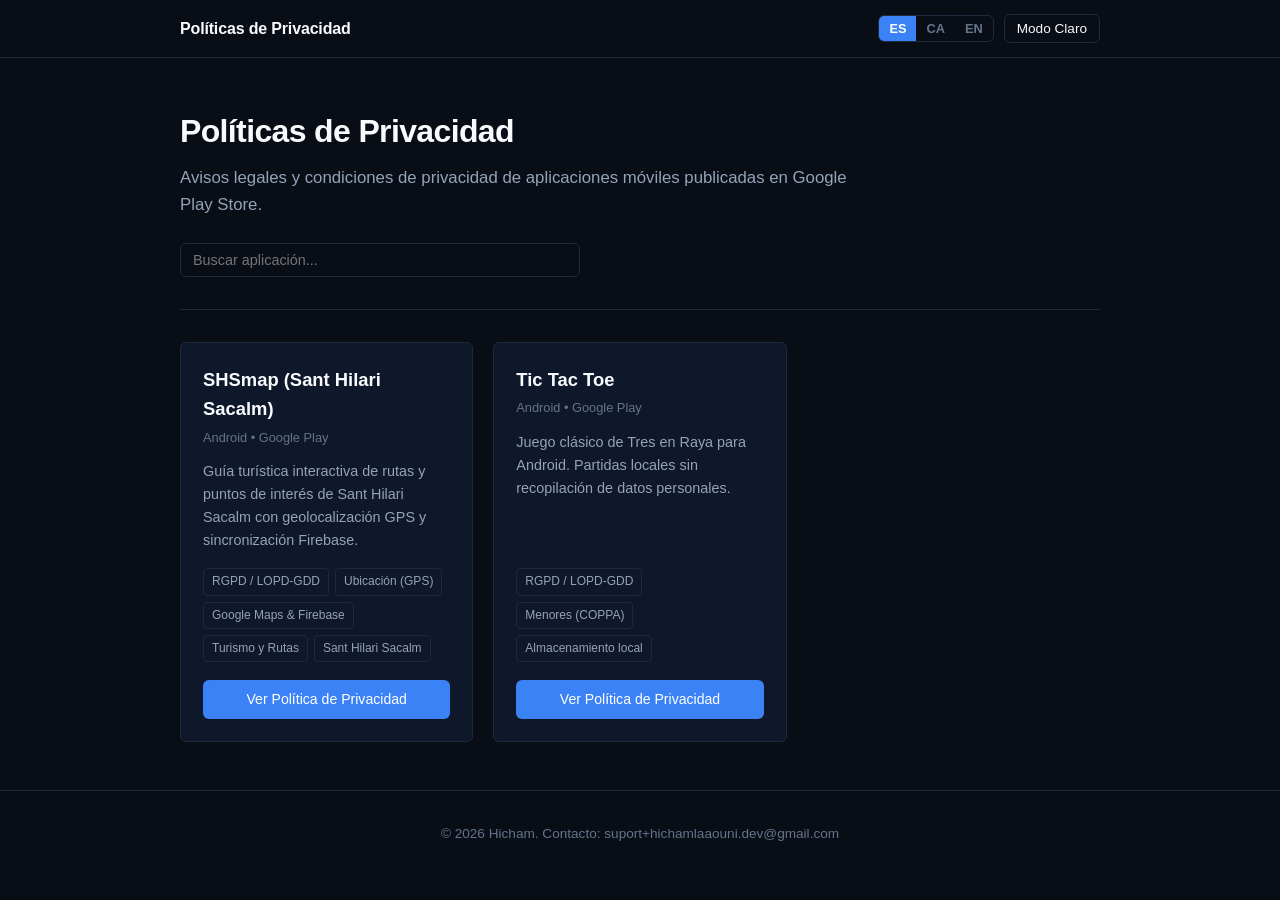
==== commit d7c3999e: "feat: shsmap" ====
--- a/index.html
+++ b/index.html
@@ -12,12 +12,13 @@
   <!-- Navigation -->
   <header class="navbar">
     <div class="container nav-content">
-      <a href="index.html" class="brand-link">
+      <a href="index.html" class="brand-link" data-lang-es="Políticas de Privacidad" data-lang-ca="Polítiques de Privacitat" data-lang-en="Privacy Policies">
         Políticas de Privacidad
       </a>
       <div class="nav-actions">
         <div class="lang-selector">
           <button type="button" class="lang-btn active" data-lang="es" onclick="setLanguage('es')">ES</button>
+          <button type="button" class="lang-btn" data-lang="ca" onclick="setLanguage('ca')">CA</button>
           <button type="button" class="lang-btn" data-lang="en" onclick="setLanguage('en')">EN</button>
         </div>
         <button id="theme-toggle-btn" class="control-btn" onclick="toggleTheme()" aria-label="Cambiar tema">
@@ -30,10 +31,10 @@
   <!-- Hero -->
   <main class="container">
     <section class="hero">
-      <h1 class="hero-title" data-lang-es="Políticas de Privacidad" data-lang-en="Privacy Policies">
+      <h1 class="hero-title" data-lang-es="Políticas de Privacidad" data-lang-ca="Polítiques de Privacitat" data-lang-en="Privacy Policies">
         Políticas de Privacidad
       </h1>
-      <p class="hero-description" data-lang-es="Avisos legales y condiciones de privacidad de aplicaciones móviles publicadas en Google Play Store." data-lang-en="Legal notices and privacy conditions for mobile applications published on Google Play Store.">
+      <p class="hero-description" data-lang-es="Avisos legales y condiciones de privacidad de aplicaciones móviles publicadas en Google Play Store." data-lang-ca="Avisos legals i condicions de privacitat d'aplicacions mòbils publicades a Google Play Store." data-lang-en="Legal notices and privacy conditions for mobile applications published on Google Play Store.">
         Avisos legales y condiciones de privacidad de aplicaciones móviles publicadas en Google Play Store.
       </p>
 
@@ -44,6 +45,7 @@
           class="search-input" 
           placeholder="Buscar aplicación..." 
           data-lang-es="Buscar aplicación..." 
+          data-lang-ca="Cercar aplicació..."
           data-lang-en="Search application..."
           aria-label="Buscar aplicación"
         >
@@ -54,32 +56,52 @@
     <section>
       <div class="apps-grid" id="apps-container">
 
+        <!-- SHSmap Card -->
+        <article class="app-card">
+          <div class="app-header">
+            <h2 class="app-title">SHSmap (Sant Hilari Sacalm)</h2>
+            <div class="app-meta">Android &bull; Google Play</div>
+          </div>
+          <p class="app-desc" data-lang-es="Guía turística interactiva de rutas y puntos de interés de Sant Hilari Sacalm con geolocalización GPS y sincronización Firebase." data-lang-ca="Guia turística interactiva de rutes i punts d'interès de Sant Hilari Sacalm amb geolocalització GPS i sincronització Firebase." data-lang-en="Interactive tourist guide of routes and points of interest in Sant Hilari Sacalm with GPS geolocation and Firebase sync.">
+            Guía turística interactiva de rutas y puntos de interés de Sant Hilari Sacalm con geolocalización GPS y sincronización Firebase.
+          </p>
+          <div class="app-tags">
+            <span class="tag-badge">RGPD / LOPD-GDD</span>
+            <span class="tag-badge" data-lang-es="Ubicación (GPS)" data-lang-ca="Ubicació (GPS)" data-lang-en="Location (GPS)">Ubicación (GPS)</span>
+            <span class="tag-badge">Google Maps &amp; Firebase</span>
+            <span class="tag-badge" data-lang-es="Turismo y Rutas" data-lang-ca="Turisme i Rutes" data-lang-en="Tourism &amp; Routes">Turismo y Rutas</span>
+            <span class="tag-badge">Sant Hilari Sacalm</span>
+          </div>
+          <a href="apps/shsmap/index.html" class="btn-primary" data-lang-es="Ver Política de Privacidad" data-lang-ca="Veure Política de Privacitat" data-lang-en="View Privacy Policy">
+            Ver Política de Privacidad
+          </a>
+        </article>
+
         <!-- Tic Tac Toe Card -->
         <article class="app-card">
           <div class="app-header">
             <h2 class="app-title">Tic Tac Toe</h2>
             <div class="app-meta">Android &bull; Google Play</div>
           </div>
-          <p class="app-desc" data-lang-es="Juego clásico de Tres en Raya para Android. Partidas locales sin recopilación de datos personales." data-lang-en="Classic Tic Tac Toe game for Android. Local matches with no personal data collection.">
+          <p class="app-desc" data-lang-es="Juego clásico de Tres en Raya para Android. Partidas locales sin recopilación de datos personales." data-lang-ca="Joc clàssic de Tres en Ratlla per a Android. Partides locals sense recopilació de dades personals." data-lang-en="Classic Tic Tac Toe game for Android. Local matches with no personal data collection.">
             Juego clásico de Tres en Raya para Android. Partidas locales sin recopilación de datos personales.
           </p>
           <div class="app-tags">
             <span class="tag-badge">RGPD / LOPD-GDD</span>
-            <span class="tag-badge" data-lang-es="Menores (COPPA)" data-lang-en="COPPA Compliant">Menores (COPPA)</span>
-            <span class="tag-badge" data-lang-es="Almacenamiento local" data-lang-en="Local Storage">Almacenamiento local</span>
+            <span class="tag-badge" data-lang-es="Menores (COPPA)" data-lang-ca="Menors (COPPA)" data-lang-en="COPPA Compliant">Menores (COPPA)</span>
+            <span class="tag-badge" data-lang-es="Almacenamiento local" data-lang-ca="Emmagatzematge local" data-lang-en="Local Storage">Almacenamiento local</span>
           </div>
-          <a href="apps/tic-tac-toe/index.html" class="btn-primary" data-lang-es="Ver Política de Privacidad" data-lang-en="View Privacy Policy">
+          <a href="apps/tic-tac-toe/index.html" class="btn-primary" data-lang-es="Ver Política de Privacidad" data-lang-ca="Veure Política de Privacitat" data-lang-en="View Privacy Policy">
             Ver Política de Privacidad
           </a>
         </article>
 
         <!-- Template / Next App Card -->
-        <!-- Template / Next App Card -->
 
       </div>
 
       <div id="no-search-results" style="display: none; padding: 24px 0; color: var(--text-muted);">
-        <p data-lang-es="No se encontraron aplicaciones con ese nombre." data-lang-en="No applications found.">No se encontraron aplicaciones con ese nombre.</p>
+        <p data-lang-es="No se encontraron aplicaciones con ese nombre." data-lang-ca="No s'han trobat aplicacions amb aquest nom." data-lang-en="No applications found.">No se encontraron aplicaciones con ese nombre.</p>
       </div>
     </section>
   </main>
@@ -87,7 +109,7 @@
   <!-- Footer -->
   <footer>
     <div class="container">
-      <p data-lang-es="&copy; 2026 Hicham. Contacto: suport+hichamlaaouni.dev@gmail.com" data-lang-en="&copy; 2026 Hicham. Contact: suport+hichamlaaouni.dev@gmail.com">
+      <p data-lang-es="&copy; 2026 Hicham. Contacto: suport+hichamlaaouni.dev@gmail.com" data-lang-ca="&copy; 2026 Hicham. Contacte: suport+hichamlaaouni.dev@gmail.com" data-lang-en="&copy; 2026 Hicham. Contact: suport+hichamlaaouni.dev@gmail.com">
         &copy; 2026 Hicham &bull; Contacto: <a href="mailto:suport+hichamlaaouni.dev@gmail.com">suport+hichamlaaouni.dev@gmail.com</a>
       </p>
     </div>
